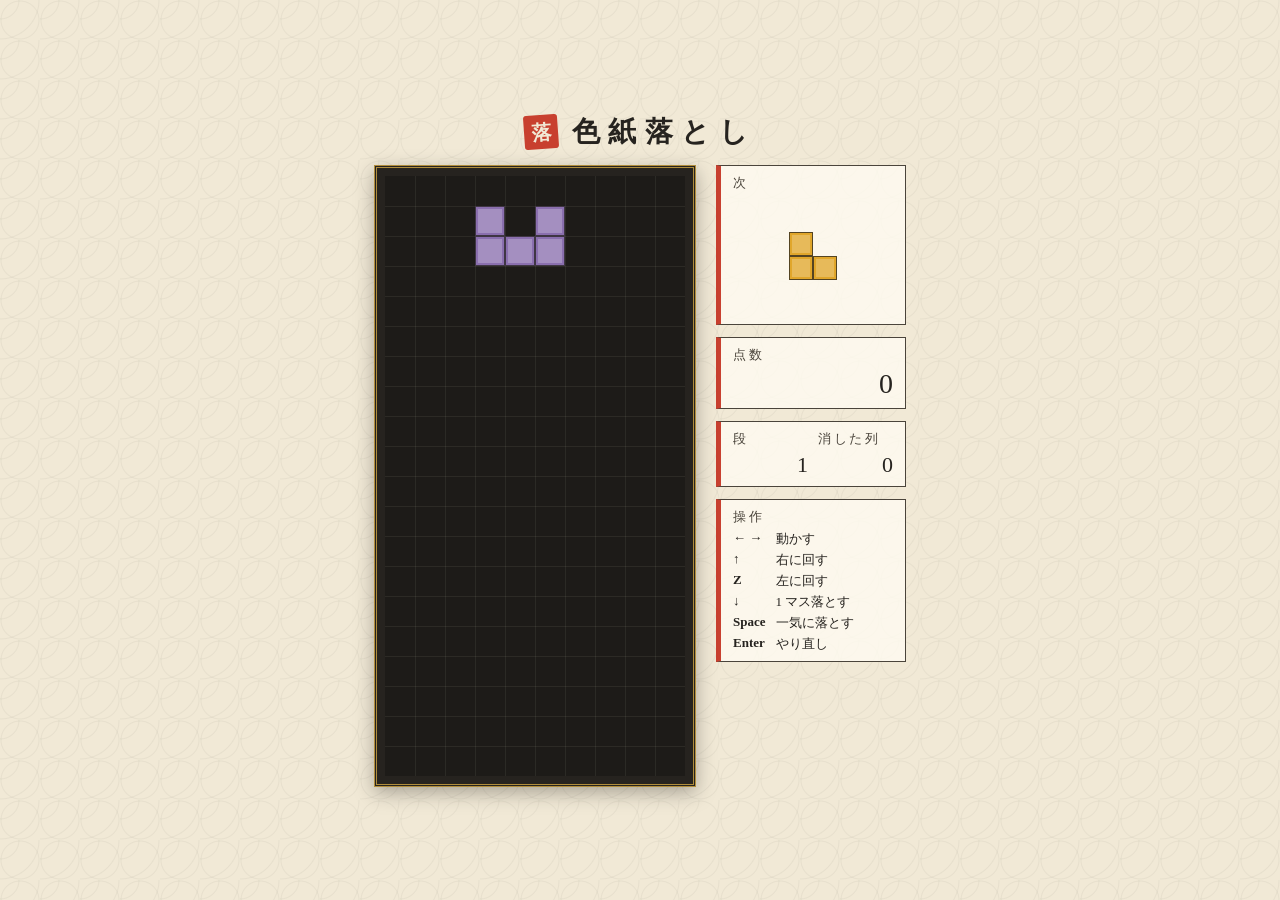
==== game/index.html @ 684312fa "画面を追加する（盤面・次のブロック・点数・ゲームオーバーとやり直し） - game/index.html, style.css, main.js: 和風の見た目、キー操作、落下の時間管理 - 規則は " ====
<!doctype html>
<html lang="ja">
<head>
<meta charset="utf-8">
<meta name="viewport" content="width=device-width, initial-scale=1">
<title>色紙落とし</title>
<link rel="stylesheet" href="style.css">
</head>
<body>
<main class="stage">
  <h1 class="title"><span class="seal" aria-hidden="true">落</span>色紙落とし</h1>
  <div class="layout">
    <div class="board-wrap">
      <canvas id="board" width="300" height="600" aria-label="盤面"></canvas>
      <div id="over" class="over" hidden>
        <p class="over-title">終 局</p>
        <p class="over-score">点数 <span id="over-score">0</span></p>
        <p class="over-hint">Enter でもう一度</p>
      </div>
    </div>
    <aside class="panel">
      <section class="card">
        <h2>次</h2>
        <canvas id="next" width="120" height="120" aria-label="次のブロック"></canvas>
      </section>
      <section class="card">
        <h2>点数</h2>
        <p class="num" id="score">0</p>
      </section>
      <section class="card two">
        <div><h2>段</h2><p class="num" id="level">1</p></div>
        <div><h2>消した列</h2><p class="num" id="lines">0</p></div>
      </section>
      <section class="card keys">
        <h2>操作</h2>
        <dl>
          <dt>← →</dt><dd>動かす</dd>
          <dt>↑</dt><dd>右に回す</dd>
          <dt>Z</dt><dd>左に回す</dd>
          <dt>↓</dt><dd>1 マス落とす</dd>
          <dt>Space</dt><dd>一気に落とす</dd>
          <dt>Enter</dt><dd>やり直し</dd>
        </dl>
      </section>
    </aside>
  </div>
</main>
<script src="rules.js"></script>
<script src="main.js"></script>
</body>
</html>
---- game/style.css ----
:root {
  --washi: #f1e9d6;
  --washi-deep: #e4d8bb;
  --sumi: #26231f;
  --sumi-soft: #4a443b;
  --shu: #c8402f;
  --kin: #b08d3c;
}
* { box-sizing: border-box; }
html, body { margin: 0; }
body {
  min-height: 100vh;
  background-color: var(--washi);
  background-image:
    repeating-radial-gradient(circle at 0 0, transparent 0, transparent 18px, rgba(38,35,31,.05) 19px, transparent 20px),
    repeating-radial-gradient(circle at 20px 20px, transparent 0, transparent 18px, rgba(38,35,31,.05) 19px, transparent 20px);
  background-size: 40px 40px;
  color: var(--sumi);
  font-family: "Hiragino Mincho ProN", "Yu Mincho", "YuMincho", "Noto Serif JP", serif;
  display: flex;
  justify-content: center;
  align-items: center;
}
.stage { padding: 20px 16px; }
.title {
  margin: 0 0 14px;
  font-size: 28px;
  letter-spacing: .3em;
  font-weight: 700;
  display: flex;
  align-items: center;
  justify-content: center;
  gap: 14px;
}
.seal {
  display: inline-flex;
  width: 34px; height: 34px;
  align-items: center; justify-content: center;
  background: var(--shu);
  color: var(--washi);
  font-size: 20px;
  letter-spacing: 0;
  border-radius: 3px;
  transform: rotate(-4deg);
}
.layout { display: flex; gap: 20px; justify-content: center; align-items: flex-start; }
.board-wrap {
  position: relative;
  padding: 8px;
  background: var(--sumi);
  border: 3px double var(--kin);
  box-shadow: 0 6px 18px rgba(38,35,31,.35);
}
#board { display: block; background: #1d1b18; }
.over {
  position: absolute; inset: 8px;
  display: flex; flex-direction: column; align-items: center; justify-content: center;
  background: rgba(241,233,214,.9);
  text-align: center;
}
.over[hidden] { display: none; }
.over-title { margin: 0 0 14px; font-size: 36px; letter-spacing: .4em; color: var(--shu); font-weight: 700; padding-left: .4em; }
.over-score { margin: 0 0 14px; font-size: 20px; }
.over-hint { margin: 0; font-size: 15px; color: var(--sumi-soft); }
.panel { width: 190px; display: flex; flex-direction: column; gap: 12px; }
.card {
  background: rgba(255,252,242,.8);
  border: 1px solid var(--sumi-soft);
  border-left: 5px solid var(--shu);
  padding: 8px 12px;
}
.card h2 { margin: 0 0 4px; font-size: 13px; letter-spacing: .2em; color: var(--sumi-soft); font-weight: 400; }
.card canvas { display: block; margin: 0 auto; }
.num { margin: 0; font-size: 28px; text-align: right; font-variant-numeric: tabular-nums; }
.two { display: flex; justify-content: space-between; gap: 10px; }
.two > div { flex: 1; }
.two .num { font-size: 22px; }
.keys dl { margin: 0; display: grid; grid-template-columns: auto 1fr; gap: 3px 10px; font-size: 13px; }
.keys dt { font-weight: 700; }
.keys dd { margin: 0; }
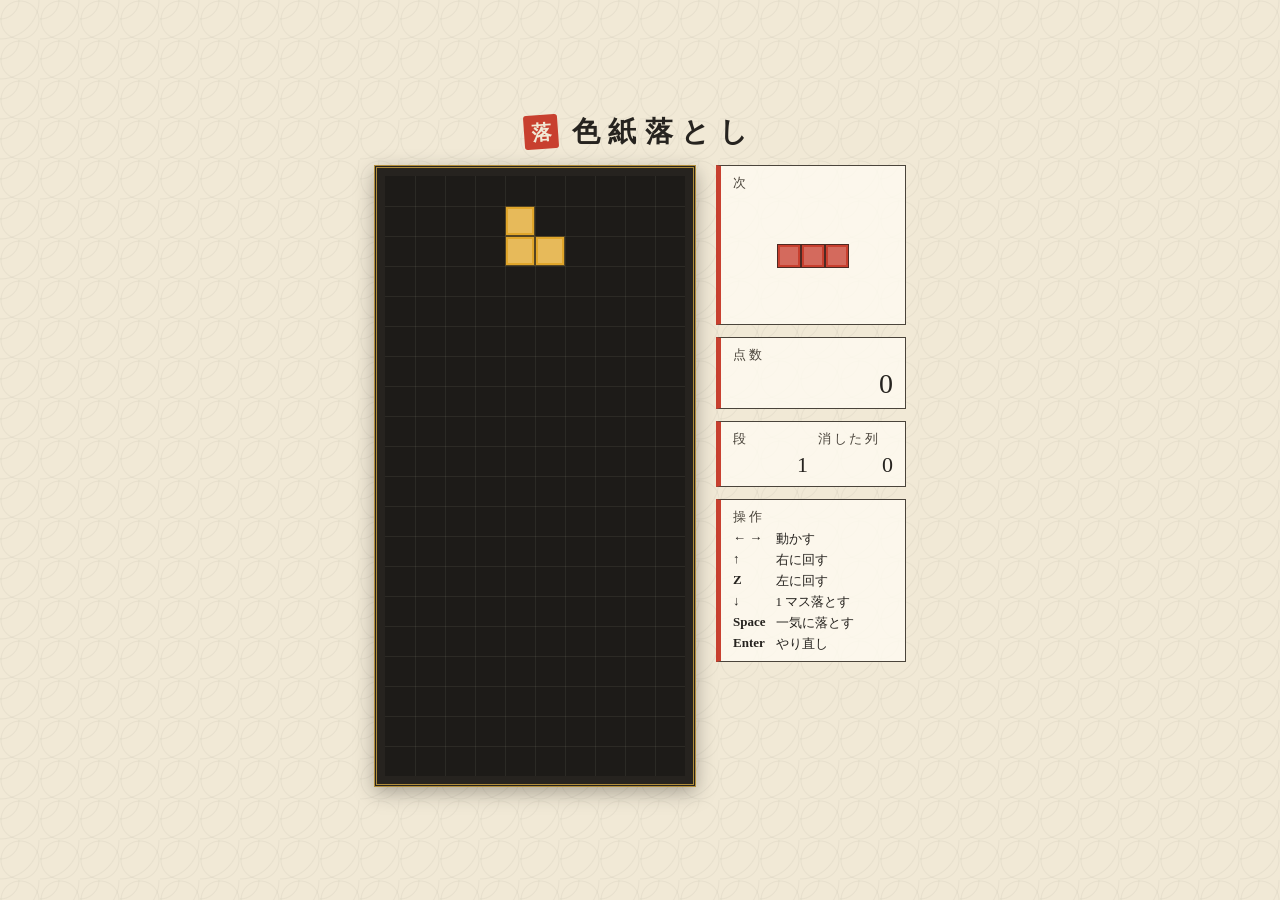
==== commit cb7a2dd0: "README・入口ページ・キー割り当てのテストを追加する - game/keys.js: キー割り当てを main.js から出し、Node.js からテストできる形に - test/keys.tes" ====
--- a/game/index.html
+++ b/game/index.html
@@ -46,6 +46,7 @@
   </div>
 </main>
 <script src="rules.js"></script>
+<script src="keys.js"></script>
 <script src="main.js"></script>
 </body>
 </html>
